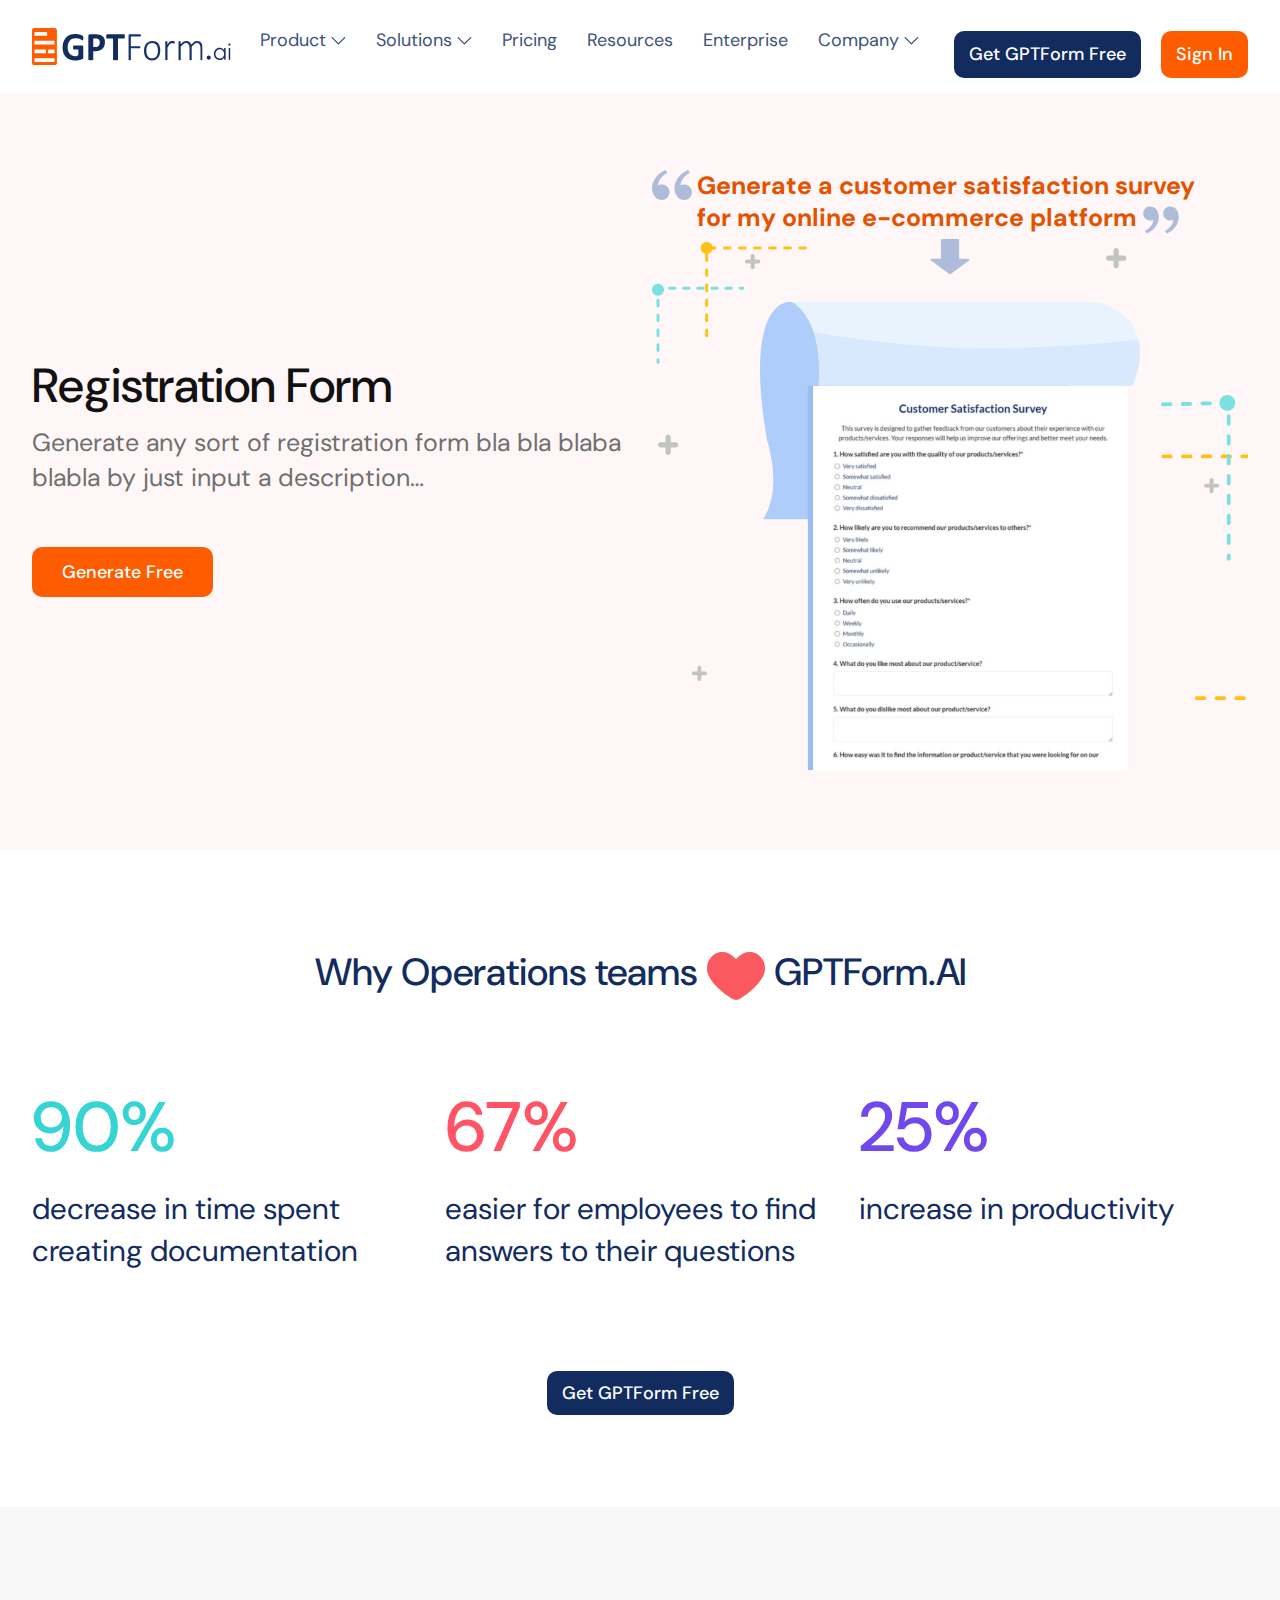
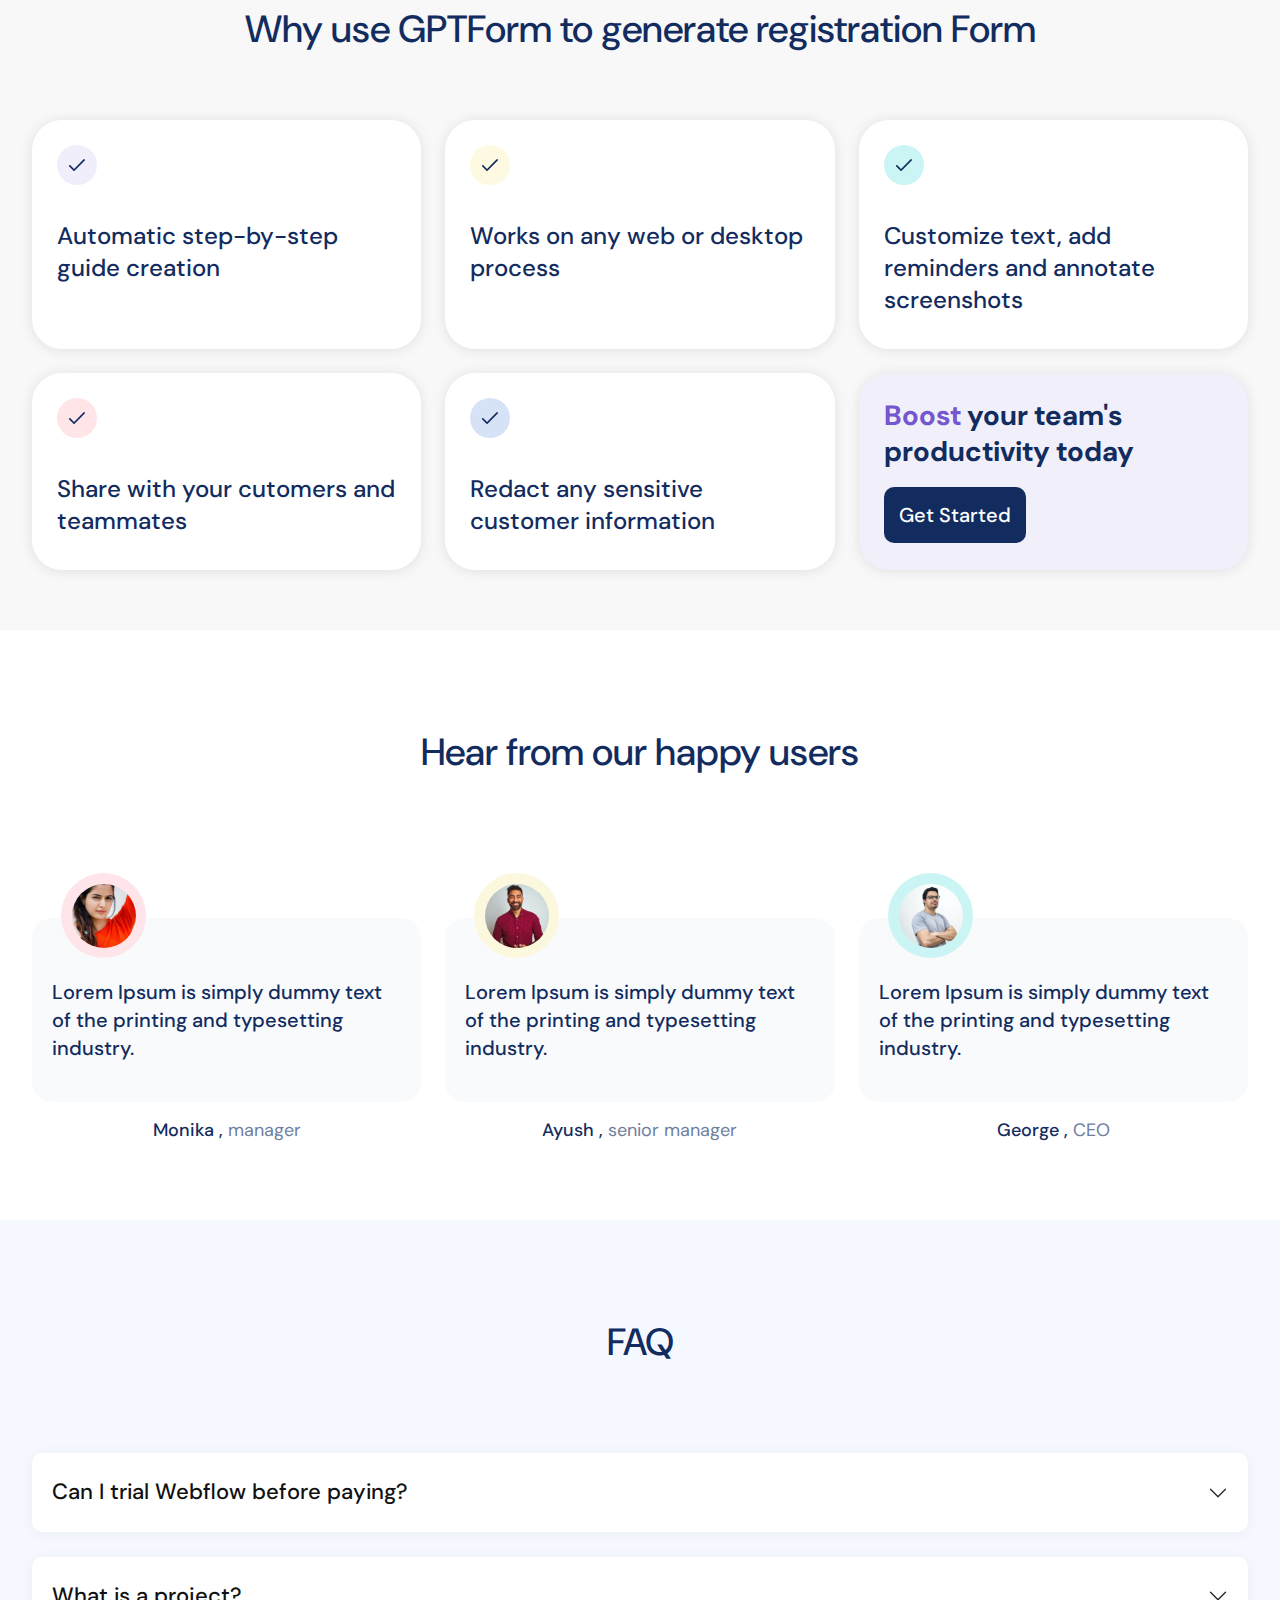
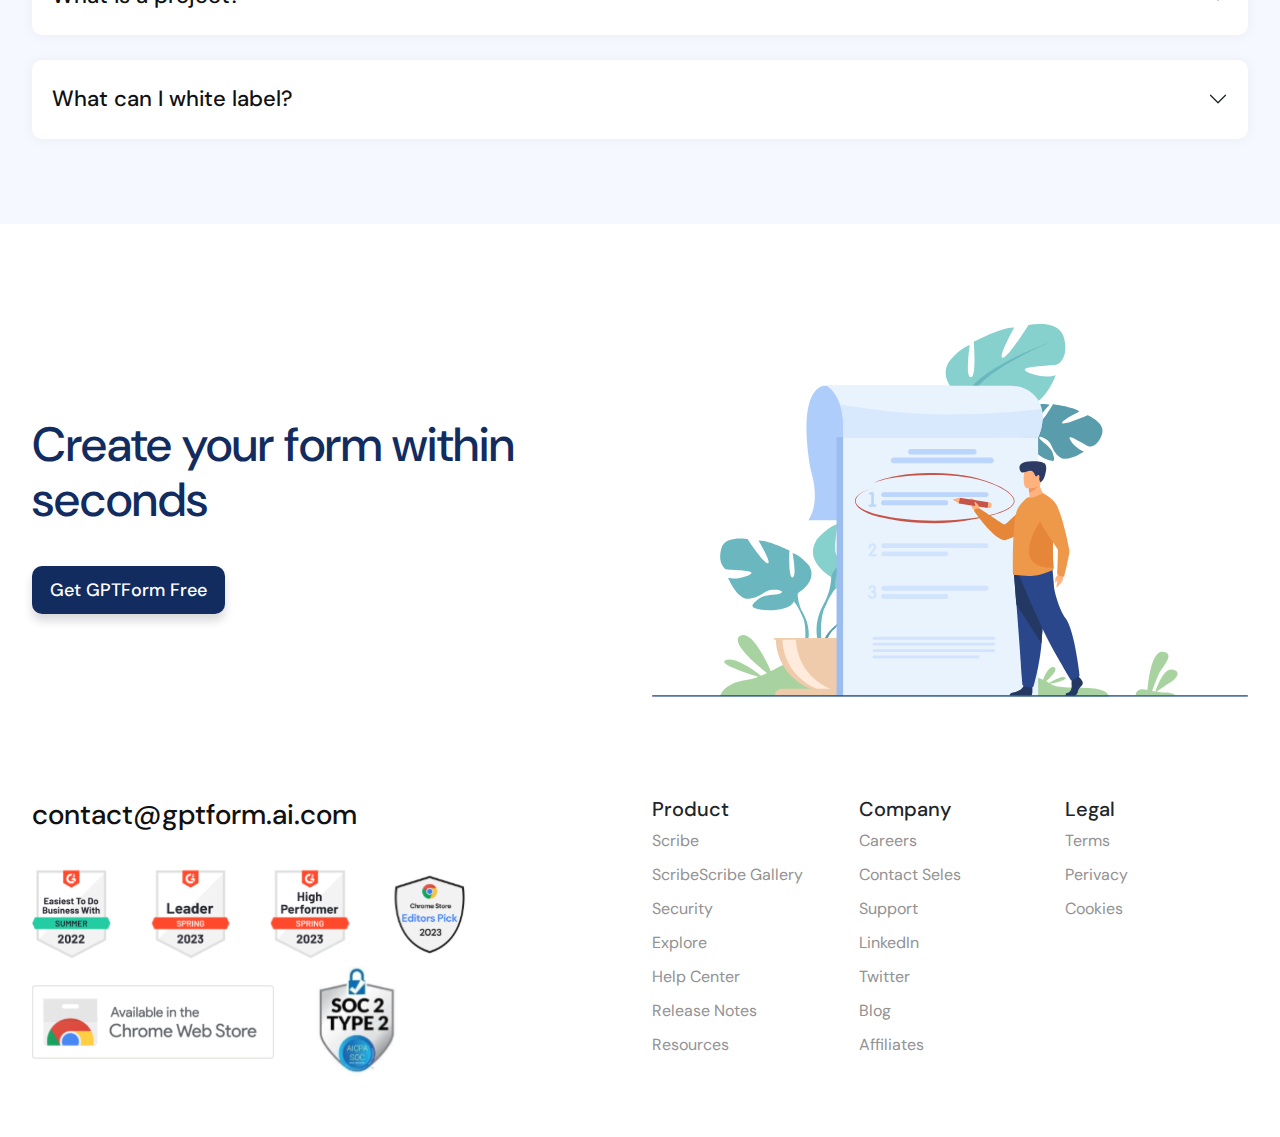
==== landing-page.html @ 13138c32 "Landing Page done" ====
<!DOCTYPE html>
<html lang="en">
  <head>
    <meta charset="UTF-8" />
    <meta http-equiv="X-UA-Compatible" content="IE=edge" />
    <meta name="viewport" content="width=device-width, initial-scale=1.0" />
    <title>Landing Page</title>

    <!-- Bootstrap CSS -->
    <link rel="stylesheet" href="assets/css/bootstrap.min.css" />

    <!-- Custom CSS -->
    <link rel="stylesheet" href="assets/css/style.css" />

    <!-- Responsive CSS -->
    <link rel="stylesheet" href="assets/css/responsive.css" />
  </head>
  <body>
    <!-- Header Part HTML Start -->

    <!-- Navigation Section HTML End -->

    <section id="Header">
      <nav class="navbar navbar-expand-xl">
        <div class="container">
          <a class="logo" href="index.html"
            ><img src="assets/images/logo.svg" alt="logo"
          /></a>
          <button
            class="navbar-toggler collapsed"
            type="button"
            data-bs-toggle="collapse"
            data-bs-target="#navbarNav"
            aria-controls="navbarNav"
            aria-expanded="false"
            aria-label="Toggle navigation"
          >
            <span class="toggler-icon top-bar"></span>
            <span class="toggler-icon middle-bar"></span>
            <span class="toggler-icon bottom-bar"></span>
          </button>
          <div class="collapse navbar-collapse" id="navbarNav">
            <ul class="navbar-nav pl-md-5 ms-auto">
              <li class="nav-item">
                <a class="nav-link active" href="#"
                  >Product
                  <img
                    src="assets/images/chevron-down.svg"
                    alt="chevron-down"
                  />
                </a>
              </li>
              <li class="nav-item">
                <a class="nav-link" href="#"
                  >Solutions
                  <img
                    src="assets/images/chevron-down.svg"
                    alt="chevron-down"
                  />
                </a>
              </li>
              <li class="nav-item">
                <a class="nav-link" href="#">Pricing</a>
              </li>
              <li class="nav-item">
                <a class="nav-link" href="#">Resources</a>
              </li>
              <li class="nav-item">
                <a class="nav-link" href="#">Enterprise</a>
              </li>
              <li class="nav-item">
                <a class="nav-link" href="#"
                  >Company
                  <img
                    src="assets/images/chevron-down.svg"
                    alt="chevron-down"
                  />
                </a>
              </li>
              <div class="nav-buttons d-xl-flex pt-3 pt-xxl-0">
                <li>
                  <a class="nav-link get-btn" href="#">Get GPTForm Free</a>
                </li>
                <li>
                  <a class="nav-link sign-in-btn" href="#">Sign in</a>
                </li>
              </div>
            </ul>
          </div>
        </div>
      </nav>
    </section>

    <!-- Navigation Section HTML Start -->

    <!-- Landing Page Hero Section HTML Start -->

    <section id="Landing-hero">
      <div class="landing-hero-wrapper section-spacing">
        <div class="container">
          <div class="row align-items-center">
            <div class="col-md-6">
              <div class="landing-hero-content">
                <h2>Registration Form</h2>
                <p>
                  Generate any sort of registration form bla bla blaba blabla by
                  just input a description…
                </p>
                <div class="landing-hero-btn pt-5">
                  <a href="#">Generate Free</a>
                </div>
              </div>
            </div>
            <div class="col-md-6 pt-5 pt-md-0 mt-3 mt-md-0">
              <div class="landing-hero-img-text position-relative">
                <img
                  class="fisrt-quote-icon"
                  src="assets/images/fisrt-quote-icon.svg"
                  alt="fisrt-quote-icon"
                />
                <h3>
                  Generate a customer satisfaction survey for my online
                  e-commerce platform
                  <img
                    class="last-quote-icon"
                    src="assets/images/last-quote-icon.svg"
                    alt="last-quote-icon"
                  />
                </h3>
                <div class="down-arrow">
                  <img
                    src="assets/images/down-arrow-icon.svg"
                    alt="down-arrow-icon"
                  />
                </div>
              </div>
              <div class="landing-hero-image position-relative text-center">
                <img
                  src="assets/images/landing-page-hero-img-bg.svg"
                  alt="landing-page-hero-img-bg"
                  class="landing-hero-img-bg"
                />
                <img
                  class="landing-hero-img"
                  src="assets/images/landing-page-hero-img.svg"
                  alt="landing-page-hero-img"
                />
              </div>
            </div>
          </div>
        </div>
      </div>
    </section>

    <!-- Landing Page Hero Section HTML End -->

    <!-- Header Part HTML End -->

    <!-- Main Part HTML Start -->

    <!-- Operations Section HTML Start -->

    <section id="Operations">
      <div class="operations-wrapper section-spacing">
        <div class="container">
          <div class="section-title">
            <h2>
              Why Operations teams
              <img
                draggable="false"
                src="assets/images/heart-icon.svg"
                alt="heart-icon"
              />
              GPTForm.AI
            </h2>
          </div>
          <div class="row operations-cards">
            <div class="col-md-6 col-lg-4">
              <div class="operation-card">
                <h1>90%</h1>
                <h3>decrease in time spent creating documentation</h3>
              </div>
            </div>
            <div class="col-md-6 col-lg-4">
              <div class="operation-card">
                <h1 class="red">67%</h1>
                <h3>easier for employees to find answers to their questions</h3>
              </div>
            </div>
            <div class="col-md-6 col-lg-4">
              <div class="operation-card">
                <h1 class="purple">25%</h1>
                <h3>increase in productivity</h3>
              </div>
            </div>
          </div>
          <div class="operation-get-btn">
            <a href="#">Get GPTForm Free</a>
          </div>
        </div>
      </div>
    </section>

    <!-- Operations Section HTML End -->

    <!-- Use Section HTML Start -->

    <section id="Use">
      <div class="use-wrapper section-spacing">
        <div class="container">
          <div class="section-title">
            <h2>Why use GPTForm to generate registration Form</h2>
          </div>
          <div class="row use-card-container">
            <div class="col-md-6 col-lg-4">
              <div class="use-card">
                <div class="use-card-icon use-card-icon1">
                  <img src="assets/images/check-icon.svg" alt="check-icon" />
                </div>
                <div class="use-card-content">
                  <h5>Automatic step-by-step guide creation</h5>
                </div>
              </div>
            </div>
            <div class="col-md-6 col-lg-4 pt-4 pt-md-0">
              <div class="use-card">
                <div class="use-card-icon use-card-icon2">
                  <img src="assets/images/check-icon.svg" alt="check-icon" />
                </div>
                <div class="use-card-content">
                  <h5>Works on any web or desktop process</h5>
                </div>
              </div>
            </div>
            <div class="col-md-6 col-lg-4 pt-4 pt-lg-0">
              <div class="use-card">
                <div class="use-card-icon use-card-icon3">
                  <img src="assets/images/check-icon.svg" alt="check-icon" />
                </div>
                <div class="use-card-content">
                  <h5>
                    Customize text, add reminders and annotate screenshots
                  </h5>
                </div>
              </div>
            </div>
            <div class="col-md-6 col-lg-4 pt-4">
              <div class="use-card">
                <div class="use-card-icon use-card-icon4">
                  <img src="assets/images/check-icon.svg" alt="check-icon" />
                </div>
                <div class="use-card-content">
                  <h5>Share with your cutomers and teammates</h5>
                </div>
              </div>
            </div>
            <div class="col-md-6 col-lg-4 pt-4">
              <div class="use-card">
                <div class="use-card-icon use-card-icon5">
                  <img src="assets/images/check-icon.svg" alt="check-icon" />
                </div>
                <div class="use-card-content">
                  <h5>Redact any sensitive customer information</h5>
                </div>
              </div>
            </div>
            <div class="col-md-6 col-lg-4 pt-4">
              <div class="use-boost-card">
                <h4><span>Boost</span> your team's productivity today</h4>
                <a href="#">Get Started</a>
              </div>
            </div>
          </div>
        </div>
      </div>
    </section>

    <!-- Use Section HTML End -->

    <!-- Users Section HTML Start -->

    <section id="Users">
      <div class="users-wrapper section-spacing">
        <div class="container">
          <div class="section-title">
            <h2>Hear from our happy users</h2>
          </div>
          <div class="row section-spacing">
            <div class="col-md-6 col-lg-4">
              <div class="user-card">
                <div class="user-card-img">
                  <img src="assets/images/user-img1.svg" alt="user-img1" />
                </div>
                <div class="user-card-title">
                  <h5>
                    Lorem Ipsum is simply dummy text of the printing and
                    typesetting industry.
                  </h5>
                </div>
                <div class="user-info">
                  <p><span>Monika ,</span> manager</p>
                </div>
              </div>
            </div>
            <div class="col-md-6 col-lg-4 pt-5 pt-md-0">
              <div class="user-card">
                <div class="user-card-img user-card-img2">
                  <img src="assets/images/user-img2.svg" alt="user-img2" />
                </div>
                <div class="user-card-title">
                  <h5>
                    Lorem Ipsum is simply dummy text of the printing and
                    typesetting industry.
                  </h5>
                </div>
                <div class="user-info">
                  <p><span>Ayush ,</span> senior manager</p>
                </div>
              </div>
            </div>
            <div class="col-md-6 col-lg-4 pt-5 pt-lg-0">
              <div class="user-card">
                <div class="user-card-img user-card-img3">
                  <img src="assets/images/user-img3.svg" alt="user-img3" />
                </div>
                <div class="user-card-title">
                  <h5>
                    Lorem Ipsum is simply dummy text of the printing and
                    typesetting industry.
                  </h5>
                </div>
                <div class="user-info">
                  <p><span>George ,</span> CEO</p>
                </div>
              </div>
            </div>
          </div>
        </div>
      </div>
    </section>

    <!-- Users Section HTML End -->

    <!-- FAQ Section HTML Start -->

    <section id="FAQ">
      <div class="faq-wrapper section-spacing">
        <div class="container">
          <div class="section-title">
            <h2>FAQ</h2>
          </div>
          <div class="faq-container">
            <div class="accordion accordion-flush" id="accordionFlushExample">
              <div class="accordion-item">
                <h2 class="accordion-header">
                  <button
                    class="accordion-button collapsed"
                    type="button"
                    data-bs-toggle="collapse"
                    data-bs-target="#flush-collapseOne"
                    aria-expanded="false"
                    aria-controls="flush-collapseOne"
                  >
                    Can I trial Webflow before paying?
                  </button>
                </h2>
                <div
                  id="flush-collapseOne"
                  class="accordion-collapse collapse"
                  data-bs-parent="#accordionFlushExample"
                >
                  <div class="accordion-body">
                    <p>
                      Lorem Ipsum is simply dummy text of the printing and
                      typesetting industry. Lorem Ipsum has been the industry's
                      standard dummy text ever since the 1500s,
                    </p>
                  </div>
                </div>
              </div>
              <div class="accordion-item">
                <h2 class="accordion-header">
                  <button
                    class="accordion-button collapsed"
                    type="button"
                    data-bs-toggle="collapse"
                    data-bs-target="#flush-collapseTwo"
                    aria-expanded="false"
                    aria-controls="flush-collapseTwo"
                  >
                    What is a project?
                  </button>
                </h2>
                <div
                  id="flush-collapseTwo"
                  class="accordion-collapse collapse"
                  data-bs-parent="#accordionFlushExample"
                >
                  <div class="accordion-body">
                    <p>
                      Lorem Ipsum is simply dummy text of the printing and
                      typesetting industry. Lorem Ipsum has been the industry's
                      standard dummy text ever since the 1500s,
                    </p>
                  </div>
                </div>
              </div>
              <div class="accordion-item">
                <h2 class="accordion-header">
                  <button
                    class="accordion-button collapsed"
                    type="button"
                    data-bs-toggle="collapse"
                    data-bs-target="#flush-collapseThree"
                    aria-expanded="false"
                    aria-controls="flush-collapseThree"
                  >
                    What can I white label?
                  </button>
                </h2>
                <div
                  id="flush-collapseThree"
                  class="accordion-collapse collapse"
                  data-bs-parent="#accordionFlushExample"
                >
                  <div class="accordion-body">
                    <p>
                      Lorem Ipsum is simply dummy text of the printing and
                      typesetting industry. Lorem Ipsum has been the industry's
                      standard dummy text ever since the 1500s,
                    </p>
                  </div>
                </div>
              </div>
            </div>
          </div>
        </div>
      </div>
    </section>

    <!-- FAQ Section HTML End -->

    <!-- Form Section HTML Start -->

    <section id="Form">
      <div class="form-wrapper section-spacing">
        <div class="container">
          <div class="row align-items-center">
            <div class="col-md-6">
              <div class="form-content">
                <h2>Create your form within seconds</h2>
                <div class="form-btn">
                  <a href="#">Get GPTForm Free</a>
                </div>
              </div>
            </div>
            <div class="col-md-6 pt-5 pt-md-0">
              <div class="form-img">
                <img src="assets/images/form-img.svg" alt="form-img" />
              </div>
            </div>
          </div>
        </div>
      </div>
    </section>

    <!-- Form Section HTML End -->

    <!-- Main Part HTML End -->

    <!-- Footer Part HTML Start -->

    <footer id="Footer">
      <div class="footer-wrapper section-spacing">
        <div class="container">
          <div class="row">
            <div class="col-md-8 col-lg-6">
              <div class="footer-info">
                <h4>contact@gptform.ai.com</h4>
                <div class="footer-images d-flex align-items-center">
                  <img src="assets/images/footer-img1.svg" alt="footer-img1" />
                  <img src="assets/images/footer-img2.svg" alt="footer-img2" />
                  <img src="assets/images/footer-img3.svg" alt="footer-img3" />
                  <img src="assets/images/footer-img4.svg" alt="footer-img4" />
                </div>
                <div class="footer-images2 d-flex align-items-center">
                  <img src="assets/images/footer-img5.svg" alt="footer-img5" />
                  <img src="assets/images/footer-img6.svg" alt="footer-img6" />
                </div>
              </div>
            </div>
            <div class="col-md-4 col-lg-2 pt-4 pt-md-0">
              <div class="footer-menu">
                <h5>Product</h5>
                <div class="footer-nav">
                  <ul>
                    <li><a href="#">Scribe</a></li>
                    <li><a href="#">ScribeScribe Gallery</a></li>
                    <li><a href="#">Security</a></li>
                    <li><a href="#">Explore</a></li>
                    <li><a href="#">Help Center</a></li>
                    <li><a href="#">Release Notes</a></li>
                    <li><a href="#">Resources</a></li>
                  </ul>
                </div>
              </div>
            </div>
            <div class="col-md-8 col-lg-2 pt-4 pt-lg-0">
              <div class="footer-menu">
                <h5>Company</h5>
                <div class="footer-nav">
                  <ul>
                    <li><a href="#">Careers</a></li>
                    <li><a href="#">Contact Seles</a></li>
                    <li><a href="#">Support</a></li>
                    <li><a href="#">LinkedIn</a></li>
                    <li><a href="#">Twitter</a></li>
                    <li><a href="#">Blog</a></li>
                    <li><a href="#">Affiliates</a></li>
                  </ul>
                </div>
              </div>
            </div>
            <div class="col-md-4 col-lg-2 pt-4 pt-lg-0">
              <div class="footer-menu">
                <h5>Legal</h5>
                <div class="footer-nav">
                  <ul>
                    <li><a href="#">Terms</a></li>
                    <li><a href="#">Perivacy</a></li>
                    <li><a href="#">Cookies</a></li>
                  </ul>
                </div>
              </div>
            </div>
          </div>
        </div>
      </div>
    </footer>

    <!-- Footer Part HTML End -->

    <!-- Bootstrap JavaScript -->
    <script src="assets/js/bootstrap.bundle.min.js"></script>

    <!-- Custom JavaScript -->
    <script src="assets/js/script.js"></script>
  </body>
</html>
---- assets/css/style.css ----
/* Base Styles CSS Start */

/* Font */
@import url("https://fonts.googleapis.com/css2?family=DM+Sans:wght@400;500;700&display=swap");

* {
  padding: 0;
  margin: 0;
  box-sizing: border-box;
}

body {
  font-family: "DM Sans", sans-serif;
  scroll-behavior: smooth;
}

ol,
ul {
  padding: 0;
  margin: 0;
}

li {
  list-style: none;
}

a {
  text-decoration: none;
  cursor: pointer;
}

img {
  max-width: 100%;
}

.section-spacing {
  padding-top: 100px;
}

.section-title h2 {
  font-size: 38px;
  font-weight: 500;
  text-align: center;
  color: #122c60;
}

@media (min-width: 1200px) {
  .container {
    max-width: 1240px;
  }
}

@media (min-width: 1400px) {
  .container {
    max-width: 1320px;
  }
}

/* Base Styles CSS End */

/* Header Part CSS Start */

/* Navigation Section CSS Start */

nav.navbar {
  position: fixed;
  top: 0;
  width: 100%;
  background: #ffffff;
  padding: 15px 0;
  z-index: 999;
}

.logo img {
  max-width: 200px;
  width: 100%;
}

.nav-link {
  font-size: 18px;
  text-transform: capitalize;
  color: #3d527b;
  padding: 12px 15px !important;
}

.nav-link.active {
  color: #3d527b !important;
}

.get-btn,
.get-btn:hover {
  display: block;
  font-size: 18px;
  font-weight: 500;
  color: #ffffff;
  background: #122c60;
  margin-left: 20px;
  padding: 10px 15px !important;
  border-radius: 10px;
}

.sign-in-btn,
.sign-in-btn:hover {
  display: block;
  font-size: 18px;
  font-weight: 500;
  color: #ffffff;
  background: #ff5c00;
  margin-left: 20px;
  padding: 10px 15px !important;
  border-radius: 10px;
}

.navbar-toggler {
  border: 0 !important;
  margin-top: -15px;
}

.navbar-toggler:focus,
.navbar-toggler:active,
.navbar-toggler-icon:focus {
  outline: none !important;
  box-shadow: none !important;
  border: 0 !important;
}

.toggler-icon {
  width: 25px;
  height: 2px;
  background-color: #e74c3c;
  display: block;
  transition: all 0.2s;
}

.middle-bar {
  margin: 5px auto;
}

.navbar-toggler .top-bar {
  transform: rotate(45deg);
  transform-origin: 10% 10%;
}

.navbar-toggler .middle-bar {
  opacity: 0;
  filter: alpha(opacity=0);
}

.navbar-toggler .bottom-bar {
  transform: rotate(-45deg);
  transform-origin: 10% 90%;
}

.navbar-toggler.collapsed .top-bar {
  transform: rotate(0);
}

.navbar-toggler.collapsed .middle-bar {
  opacity: 1;
  filter: alpha(opacity=100);
}

.navbar-toggler.collapsed .bottom-bar {
  transform: rotate(0);
}

.navbar-toggler.collapsed .toggler-icon {
  background-color: #151515;
}

@media (max-width: 1200px) {
  .navbar-toggler:focus {
    box-shadow: none;
  }

  .nav-link {
    padding: 5px 0 !important;
  }

  .navbar-toggler {
    padding-top: 18px;
  }

  .navbar-nav {
    padding-top: 25px;
  }

  .get-btn {
    margin-left: 0;
    text-align: center;
  }

  .sign-in-btn {
    margin-left: 0;
    text-align: center;
    margin-top: 10px;
  }
}

/* Navigation Section CSS End */

/* Hero Section CSS Start */

.hero-wrapper {
  background: #ecf2fe;
  margin-top: 70px;
  padding-top: 100px;
}

.hero-content {
  max-width: 900px;
  width: 100%;
  margin: auto;
}

.hero-content h2 {
  font-size: 56px;
  font-weight: 500;
  line-height: 65px;
  text-align: center;
  color: #122c60;
}

.hero-content p {
  font-size: 25px;
  font-weight: 500;
  line-height: 36px;
  text-align: center;
  color: #3d527b;
  padding-top: 10px;
}

.services-container {
  display: flex;
  grid-column-gap: 18px;
  grid-row-gap: 18px;
  justify-content: center;
  margin-top: 80px;
  margin-bottom: 60px;
}

.service-card {
  width: 100%;
  text-align: center;
  background: #ffffff;
  padding: 15px 10px 10px;
  box-shadow: 6px 12px 11px rgba(0, 0, 0, 0.05);
  border-radius: 15px;
}

.service-card img {
  width: 40px;
  height: 50px;
  margin: auto;
  padding-top: 5px;
  padding-bottom: 10px;
  display: flex;
}

.service-card h5 {
  font-size: 18px;
  font-weight: 500;
  text-align: center;
  color: #122c60;
  margin-bottom: 0;
}

.get-started-btn a {
  font-size: 18px;
  font-weight: 500;
  color: #ffffff;
  background: #122c60;
  margin-left: 20px;
  padding: 10px 15px !important;
  box-shadow: 0px 7px 10px rgba(0, 0, 0, 0.15);
  border-radius: 10px;
}

/* Hero Section CSS End */

/* Header Part CSS End */

/* Main Part CSS Start */

/* Featured Section CSS Start */

.featured-container {
  display: flex;
  justify-content: space-between;
  align-items: center;
  padding: 50px 0 80px;
}

.featured-card img {
  max-width: 90%;
  margin: auto;
}

/* Featured Section CSS End */

/* Record Section CSS Start */

.record-wrapper {
  padding: 60px 0;
  background: #fef2f4;
}

.record-img {
  background: #f38e74;
  padding: 20px;
  border-radius: 22px;
}

.record-img img {
  width: 100%;
  min-height: 470px;
  max-height: 470px;
  height: 100%;
  object-fit: cover;
  background: #ffffff;
  border-radius: 22px;
}

.record-tag span {
  font-size: 18px;
  font-weight: 500;
  color: #ffffff;
  background: #fa5267;
  padding: 10px 30px;
  border-radius: 10px;
}

.record-content h2 {
  font-size: 40px;
  font-weight: 500;
  color: #111111;
  padding: 25px 0 10px;
}

.record-content p {
  font-size: 22px;
  font-weight: 500;
  line-height: 30px;
  color: #6f6f6f;
}

/* Record Section CSS End */

/* Magic Section CSS Start */

.magic-wrapper {
  background: #fffbe5;
  padding: 60px 0;
}

.magic-img {
  background: #fbd20c;
  padding: 20px;
  border-radius: 22px;
}

.magic-img img {
  width: 100%;
  min-height: 470px;
  max-height: 470px;
  height: 100%;
  object-fit: cover;
  background: #ffffff;
  border-radius: 22px;
}

.magic-tag span {
  font-size: 18px;
  font-weight: 500;
  color: #1d1d1d;
  background: #fbd20c;
  padding: 10px 30px;
  border-radius: 10px;
}

.magic-content h2 {
  font-size: 40px;
  font-weight: 500;
  color: #111111;
  padding: 25px 0 10px;
}

.magic-content p {
  font-size: 22px;
  font-weight: 500;
  line-height: 30px;
  color: #6f6f6f;
}

/* Magic Section CSS End */

/* Customize Section CSS Start */

.customize-wrapper {
  background: #ecffff;
  padding: 60px 0;
}

.customize-img {
  background: #35d3d3;
  padding: 20px;
  border-radius: 22px;
}

.customize-img img {
  width: 100%;
  min-height: 470px;
  max-height: 470px;
  height: 100%;
  object-fit: cover;
  background: #ffffff;
  border-radius: 22px;
}

.customize-tag span {
  font-size: 18px;
  font-weight: 500;
  color: #ffffff;
  background: #35d3d3;
  padding: 10px 30px;
  border-radius: 10px;
}

.customize-content h2 {
  font-size: 40px;
  font-weight: 500;
  color: #111111;
  padding: 25px 0 10px;
}

.customize-content p {
  font-size: 22px;
  font-weight: 500;
  line-height: 30px;
  color: #6f6f6f;
}

/* Customize Section CSS End */

/* Works Section CSS Start */

.work-thumbnail {
  margin-top: 80px;
}

.work-thumbnail::after {
  position: absolute;
  content: "";
  top: 0;
  left: 0;
  width: 100%;
  height: 100%;
  background: rgba(0, 0, 0, 0.2);
  border-radius: 30px;
}

.work-thumbnail > img {
  width: 100%;
  min-height: 600px;
  max-height: 600px;
  object-fit: cover;
  border-radius: 30px;
}

.play-icon {
  position: absolute;
  top: 50%;
  left: 50%;
  transform: translate(-50%, -50%);
  z-index: 1;
}

/* Works Section CSS End */

/* Form Section CSS Start */

.form-content h2 {
  font-weight: 500;
  font-size: 48px;
  line-height: 55px;
  color: #122c60;
  margin-bottom: 50px;
}

.form-btn a {
  font-size: 18px;
  font-weight: 500;
  color: #ffffff;
  background: #122c60;
  padding: 12px 18px !important;
  box-shadow: 0px 7px 10px rgba(0, 0, 0, 0.15);
  border-radius: 10px;
}

/* Form Section CSS End */

/* Main Part CSS End */

/* Footer Section CSS Start */

.footer-wrapper {
  padding-bottom: 60px;
}

.footer-info h4 {
  font-weight: 500;
  font-size: 28px;
  line-height: 36px;
  color: #111111;
  margin-bottom: 30px;
}

.footer-images img {
  max-width: 20%;
  width: 100%;
  padding-right: 40px;
}

.footer-images2 img {
  padding-right: 40px;
}

.footer-menu h4 {
  font-size: 20px;
  font-weight: 500;
  text-align: center;
  color: #111111;
  padding-bottom: 10px;
}

.footer-nav li {
  padding-bottom: 10px;
}

.footer-nav li a {
  font-size: 16px;
  color: #929292;
}

/* Footer Section CSS End */

/* ===========***===========
Landing Page CSS
===========***=========== */

.landing-hero-wrapper {
  padding-bottom: 80px;
}

.landing-hero-content h2 {
  font-size: 48px;
  font-weight: 500;
  line-height: 63px;
  color: #111111;
}

.landing-hero-content p {
  font-size: 25px;
  line-height: 35px;
  color: #6f6f6f;
}

.landing-hero-btn a {
  font-size: 18px;
  font-weight: 500;
  color: #ffffff;
  background: #ff5c00;
  padding: 13px 30px;
  border-radius: 10px;
}

.landing-hero-wrapper {
  margin-top: 70px;
  background: #fff7f7;
}

.landing-hero-image {
  background: url(../images/landing-page-hero-img-bg2.svg);
  background-repeat: no-repeat;
  padding-top: 60px;
}

.landing-hero-img-bg {
  max-width: 380px;
  width: 100%;
  min-height: 468px;
  max-height: 468px;
  height: 100%;
  object-fit: cover;
}

.landing-hero-img {
  position: absolute;
  top: 144px;
  left: 55%;
  transform: translateX(-53%);
}

.landing-hero-img-text h3 {
  font-size: 26px;
  font-weight: 700;
  line-height: 36px;
  color: #e45200;
  padding-bottom: 40px;
}

.landing-hero-img-text h3 {
  padding: 0 45px;
}

.fisrt-quote-icon {
  position: absolute;
  top: 0;
  left: 0;
}

.down-arrow {
  position: absolute;
  bottom: -40px;
  left: 50%;
  transform: translateX(-50%);
}

/* Operations Section CSS Start */

.operations-cards {
  padding-top: 80px;
}

.operation-card h1 {
  font-size: 70px;
  font-weight: 500;
  line-height: 80px;
  color: #37d4d4;
  margin-bottom: 20px;
}

.operation-card h1.red {
  color: #ff5466;
}

.operation-card h1.purple {
  color: #7048ec;
}

.operation-card h3 {
  font-size: 30px;
  font-weight: 400;
  line-height: 42px;
  color: #122c60;
}

.operation-get-btn {
  padding-top: 100px;
  text-align: center;
}

.operation-get-btn a {
  font-size: 18px;
  font-weight: 500;
  color: #ffffff;
  background: #122c60;
  padding: 10px 15px !important;
  border-radius: 10px;
}

/* Operations Section CSS End */

/* Use Section CSS Start */

.use-wrapper {
  background: #f8f8f8;
  margin-top: 100px;
  padding-bottom: 60px;
}

.use-card-container {
  padding-top: 60px;
}

.use-card {
  width: 100%;
  height: 100%;
  padding: 25px;
  background: #ffffff;
  box-shadow: 0px 1px 13px rgba(0, 0, 0, 0.1);
  border-radius: 30px;
}

.use-card-icon {
  width: 40px;
  height: 40px;
  display: flex;
  justify-content: center;
  align-items: center;
  margin-bottom: 35px;
  border-radius: 100%;
}

.use-card-icon1 {
  background: #f0eefa;
}

.use-card-icon2 {
  background: #fdfae1;
}

.use-card-icon3 {
  background: #cbf5f4;
}

.use-card-icon4 {
  background: #ffe5e8;
}

.use-card-icon5 {
  background: #d6e3f6;
}

.use-card-content h5 {
  font-size: 24px;
  font-weight: 500;
  line-height: 32px;
  color: #122c60;
}

.use-boost-card {
  width: 100%;
  height: 100%;
  padding: 25px;
  background: #f1effa;
  box-shadow: 0px 1px 13px rgba(0, 0, 0, 0.1);
  border-radius: 30px;
}

.use-boost-card h4 {
  font-size: 28px;
  font-weight: 700;
  line-height: 36px;
  color: #122c60;
  margin-bottom: 30px;
}

.use-boost-card h4 span {
  color: #7456cf;
}

.use-boost-card a {
  font-size: 20px;
  font-weight: 500;
  color: #ffffff;
  background: #122c60;
  padding: 15px;
  border-radius: 10px;
}

/* Use Section CSS End */

/* Users Section CSS Start */

.users-wrapper {
  padding-bottom: 60px;
}

.user-card-title {
  background: #f9fafc;
  padding: 60px 20px 40px;
  border-radius: 20px;
}

.user-card-title h5 {
  font-size: 20px;
  font-weight: 500;
  line-height: 28px;
  color: #122c60;
}

.user-card-img {
  position: relative;
  max-width: 64px;
  width: 64px;
  min-height: 64px;
  max-height: 64px;
  height: 100%;
  object-fit: cover;
  margin-left: 40px;
  margin-bottom: -30px;
  border-radius: 100%;
  z-index: 1;
}

.user-card-img::after {
  position: absolute;
  content: "";
  top: -11px;
  left: -11px;
  width: 85px;
  height: 85px;
  background: #ffe5e9;
  border-radius: 100%;
  z-index: -1;
}

.user-card-img2::after {
  background: #fcf8de;
}

.user-card-img3::after {
  background: #cbf5f4;
}

.user-card-title h5 {
  font-size: 20px;
  font-weight: 500;
  line-height: 28px;
  color: #122c60;
  margin-bottom: 0;
}

.user-info p {
  font-size: 18px;
  text-align: center;
  color: #6e7e9e;
  padding-top: 15px;
}

.user-info p span {
  font-weight: 500;
  color: #122c60;
}

/* Users Section CSS End */

/* FAQ Section CSS Start */

.faq-wrapper {
  background: #f5f8ff;
}

.faq-container {
  padding: 80px 0 60px;
}

.accordion-item {
  background: #ffffff;
  box-shadow: 0px 1px 13px rgba(0, 0, 0, 0.05);
  margin-bottom: 25px;
  padding: 10px 0;
  border: none;
  border-radius: 10px !important;
}

.accordion-button {
  font-size: 22px;
  font-weight: 500;
  color: #111111;
  border: none;
  border-radius: 10px !important;
}

.accordion-button:focus {
  box-shadow: none;
}

.accordion-button:not(.collapsed) {
  background: none;
  border-bottom: 1px solid #d2d2d2;
  border-radius: 10px 10px 0 0 !important;
}

.accordion-body p {
  font-size: 18px;
  line-height: 25px;
  color: #7d7d7d;
  margin-bottom: 0;
}

/* FAQ Section CSS End */
---- assets/css/responsive.css ----
/* Min Width 1400px and Max Width 1599px */

@media (min-width: 1400px) and (max-width: 1599px) {
}

/* Min Width 1200px and Max Width 1399px */

@media (min-width: 1200px) and (max-width: 1399px) {
  .landing-hero-img-text h3 {
    font-size: 25px;
    line-height: 32px;
  }
}

/* Min Width 991px and Max Width 1199px */

@media (min-width: 991px) and (max-width: 1199px) {
  .hero-content h2,
  .section-title h2,
  .landing-hero-content h2 {
    font-size: 45px;
    line-height: 60px;
  }

  .hero-content p,
  .landing-hero-content p {
    font-size: 20px;
    line-height: 30px;
  }

  .operation-card h1 {
    font-size: 60px;
  }

  .operation-card h3 {
    font-size: 26px;
    line-height: 35px;
  }

  .use-card-content h5 {
    font-size: 22px;
    line-height: 28px;
  }
}

/* Min Width 768px and Max Width 991px */

@media (min-width: 768px) and (max-width: 991px) {
  .hero-content h2,
  .section-title h2 {
    font-size: 36px;
    line-height: 45px;
  }

  .hero-content p {
    font-size: 20px;
    line-height: 30px;
  }

  .services-container {
    grid-column-gap: 18px;
    grid-row-gap: 18px;
    grid-template-rows: auto auto;
    grid-template-columns: 1fr 1fr 1fr;
    grid-auto-columns: 1fr;
    align-content: space-around;
    margin-top: 45px;
    padding-left: 2rem;
    padding-right: 2rem;
    display: grid;
  }

  .record-content h2,
  .magic-content h2,
  .customize-content h2 {
    font-size: 30px;
  }

  .record-content p,
  .magic-content p,
  .customize-content p {
    font-size: 18px;
  }

  .record-img img,
  .magic-img img,
  .customize-img img {
    width: 100%;
    min-height: 250px;
    max-height: 250px;
    height: 100%;
    object-fit: initial;
  }

  .work-thumbnail > img {
    width: 100%;
    min-height: 400px;
    max-height: 400px;
    object-fit: cover;
  }

  .form-content h2 {
    font-size: 36px;
    line-height: 45px;
  }

  .footer-images img {
    max-width: 25%;
  }
}

/* Min Width 300px and Max Width 767px */

@media (min-width: 300px) and (max-width: 767px) {
  .logo img {
    max-width: 150px;
    width: 100%;
  }

  .hero-wrapper {
    margin-top: 60px;
  }

  .hero-content h2,
  .section-title h2,
  .landing-hero-content h2 {
    font-size: 30px;
    line-height: 36px;
  }

  .hero-content p,
  .landing-hero-content p {
    font-size: 18px;
    line-height: 25px;
  }

  .services-container {
    display: grid;
    grid-column-gap: 16px;
    grid-row-gap: 16px;
    grid-template-rows: auto auto auto;
    grid-template-columns: 1fr 1fr;
    grid-auto-columns: 1fr;
    align-content: space-around;
    margin-top: 45px;
  }

  .service-card h5 {
    font-size: 15px;
  }

  .featured-container {
    display: grid;
    grid-template-columns: repeat(2, 1fr);
    padding: 30px 0 80px;
  }

  .featured-card {
    padding-top: 20px;
  }

  .record-content h2,
  .magic-content h2,
  .customize-content h2 {
    font-size: 25px;
  }

  .record-content p,
  .magic-content p,
  .customize-content p {
    font-size: 16px;
  }

  .record-img img,
  .magic-img img,
  .customize-img img {
    width: 100%;
    min-height: 250px;
    max-height: 250px;
    height: 100%;
    object-fit: initial;
  }

  .work-thumbnail > img {
    width: 100%;
    min-height: 300px;
    max-height: 300px;
    object-fit: cover;
  }

  .form-content h2 {
    font-size: 30px;
    line-height: 40px;
  }

  .footer-info h4 {
    font-size: 24px;
  }

  .footer-images img {
    max-width: 30%;
    margin-right: -20px !important;
  }

  .footer-images2 img {
    max-width: 70%;
    margin-right: -20px !important;
  }

  .landing-hero-img-text h3 {
    font-size: 20px;
    line-height: 25px;
  }

  .landing-hero-img {
    top: 144px;
    left: 56%;
  }

  .operation-card h1 {
    font-size: 50px;
  }

  .operation-card h3 {
    font-size: 24px;
    line-height: 30px;
  }

  .use-card-content h5 {
    font-size: 20px;
    line-height: 26px;
  }

  .accordion-button {
    font-size: 20px;
  }
}
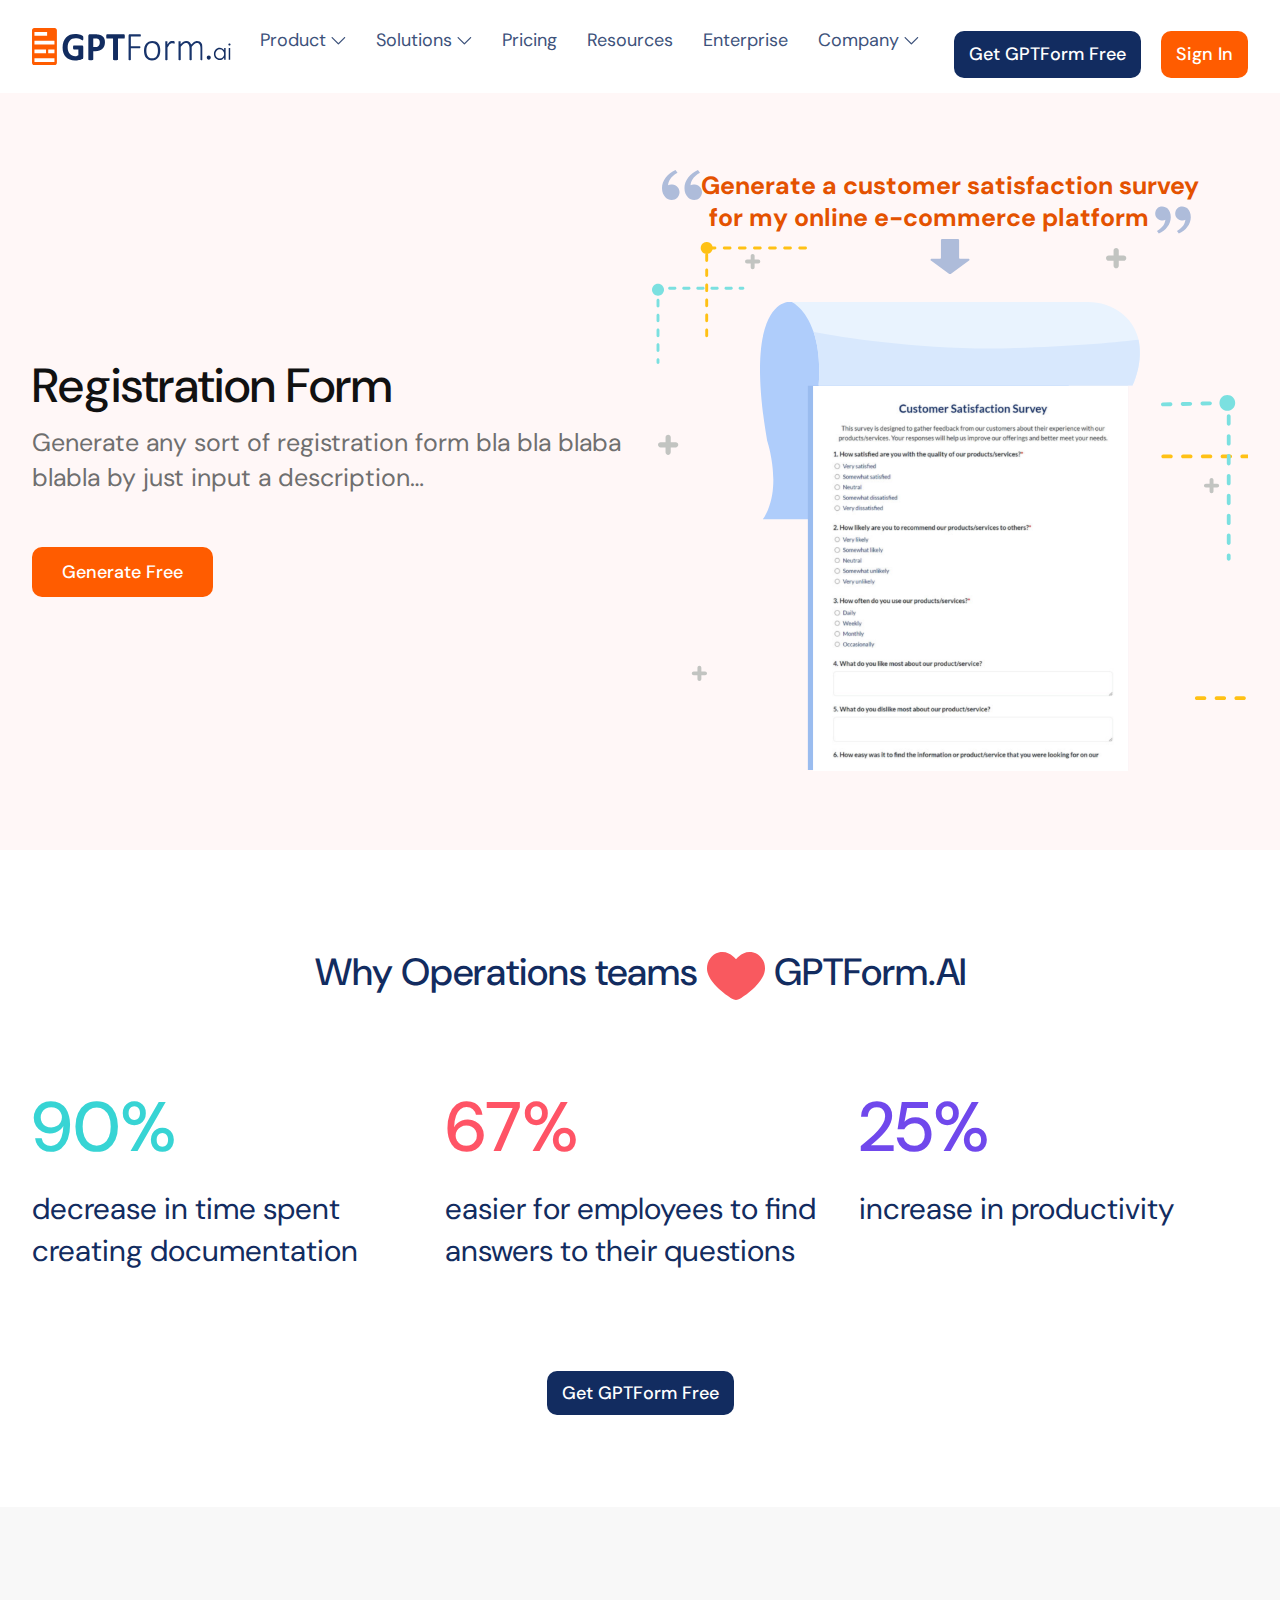
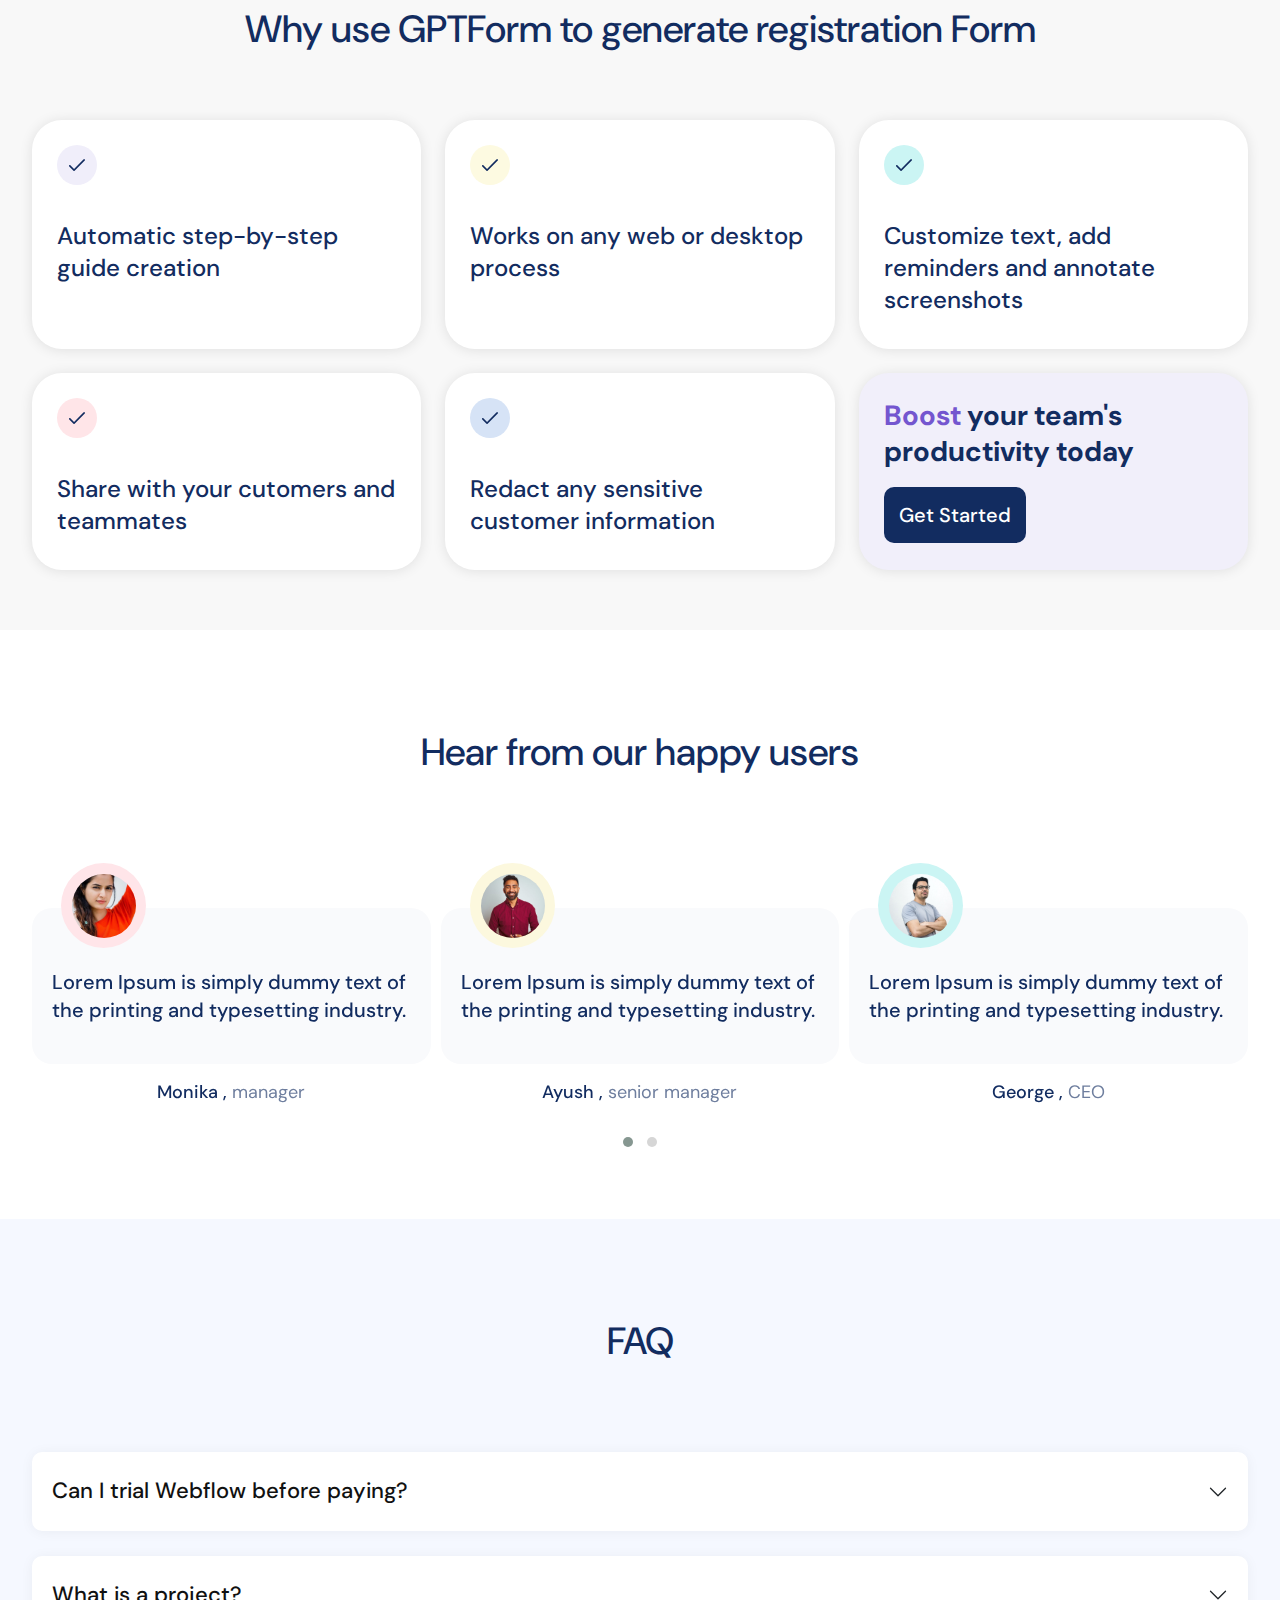
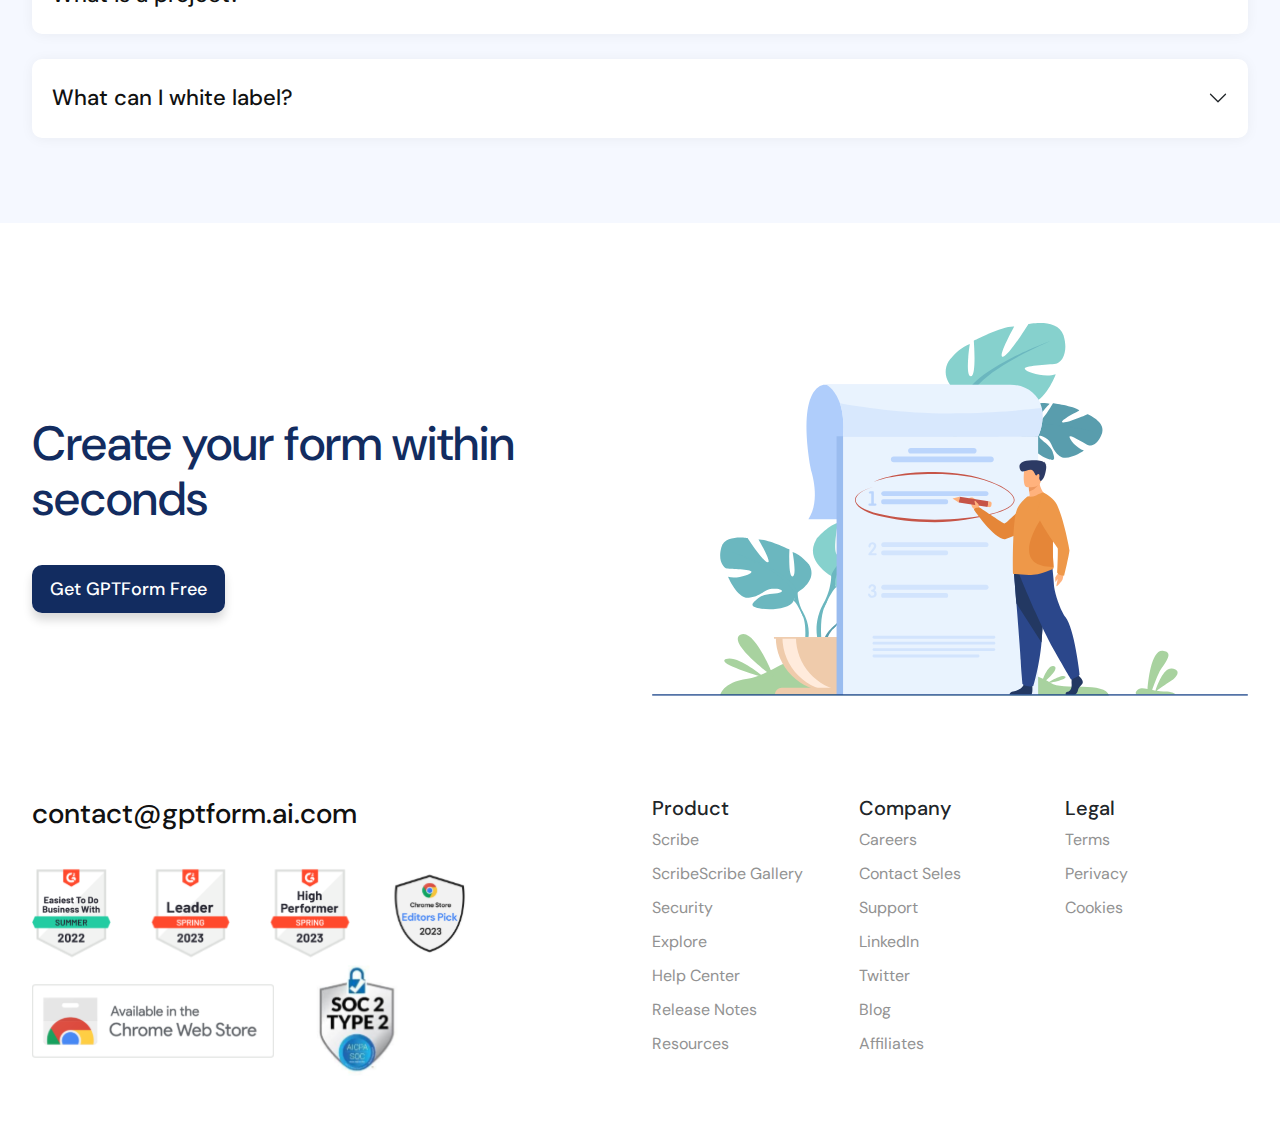
==== commit 5dc091d9: "Updated" ====
--- a/landing-page.html
+++ b/landing-page.html
@@ -5,6 +5,10 @@
     <meta http-equiv="X-UA-Compatible" content="IE=edge" />
     <meta name="viewport" content="width=device-width, initial-scale=1.0" />
     <title>Landing Page</title>
+
+    <!-- Owl Carousel for Slider -->
+    <link rel="stylesheet" href="assets/css/owl.carousel.min.css" />
+    <link rel="stylesheet" href="assets/css/owl.theme.default.min.css" />
 
     <!-- Bootstrap CSS -->
     <link rel="stylesheet" href="assets/css/bootstrap.min.css" />
@@ -285,53 +289,75 @@
           <div class="section-title">
             <h2>Hear from our happy users</h2>
           </div>
-          <div class="row section-spacing">
-            <div class="col-md-6 col-lg-4">
-              <div class="user-card">
-                <div class="user-card-img">
-                  <img src="assets/images/user-img1.svg" alt="user-img1" />
-                </div>
-                <div class="user-card-title">
-                  <h5>
-                    Lorem Ipsum is simply dummy text of the printing and
-                    typesetting industry.
-                  </h5>
-                </div>
-                <div class="user-info">
-                  <p><span>Monika ,</span> manager</p>
-                </div>
-              </div>
-            </div>
-            <div class="col-md-6 col-lg-4 pt-5 pt-md-0">
-              <div class="user-card">
-                <div class="user-card-img user-card-img2">
-                  <img src="assets/images/user-img2.svg" alt="user-img2" />
-                </div>
-                <div class="user-card-title">
-                  <h5>
-                    Lorem Ipsum is simply dummy text of the printing and
-                    typesetting industry.
-                  </h5>
-                </div>
-                <div class="user-info">
-                  <p><span>Ayush ,</span> senior manager</p>
-                </div>
-              </div>
-            </div>
-            <div class="col-md-6 col-lg-4 pt-5 pt-lg-0">
-              <div class="user-card">
-                <div class="user-card-img user-card-img3">
-                  <img src="assets/images/user-img3.svg" alt="user-img3" />
-                </div>
-                <div class="user-card-title">
-                  <h5>
-                    Lorem Ipsum is simply dummy text of the printing and
-                    typesetting industry.
-                  </h5>
-                </div>
-                <div class="user-info">
-                  <p><span>George ,</span> CEO</p>
-                </div>
+          <div class="users-slider owl-carousel owl-theme">
+            <div class="user-card item">
+              <div class="user-card-img">
+                <img src="assets/images/user-img1.svg" alt="user-img1" />
+              </div>
+              <div class="user-card-title">
+                <h5>
+                  Lorem Ipsum is simply dummy text of the printing and
+                  typesetting industry.
+                </h5>
+              </div>
+              <div class="user-info">
+                <p><span>Monika ,</span> manager</p>
+              </div>
+            </div>
+            <div class="user-card item">
+              <div class="user-card-img user-card-img2">
+                <img src="assets/images/user-img2.svg" alt="user-img2" />
+              </div>
+              <div class="user-card-title">
+                <h5>
+                  Lorem Ipsum is simply dummy text of the printing and
+                  typesetting industry.
+                </h5>
+              </div>
+              <div class="user-info">
+                <p><span>Ayush ,</span> senior manager</p>
+              </div>
+            </div>
+            <div class="user-card item">
+              <div class="user-card-img user-card-img3">
+                <img src="assets/images/user-img3.svg" alt="user-img3" />
+              </div>
+              <div class="user-card-title">
+                <h5>
+                  Lorem Ipsum is simply dummy text of the printing and
+                  typesetting industry.
+                </h5>
+              </div>
+              <div class="user-info">
+                <p><span>George ,</span> CEO</p>
+              </div>
+            </div>
+            <div class="user-card item">
+              <div class="user-card-img">
+                <img src="assets/images/user-img1.svg" alt="user-img1" />
+              </div>
+              <div class="user-card-title">
+                <h5>
+                  Lorem Ipsum is simply dummy text of the printing and
+                  typesetting industry.
+                </h5>
+              </div>
+              <div class="user-info">
+                <p><span>Monika ,</span> manager</p>
+              </div>
+            </div>
+            <div class="user-card item">
+              <div class="user-card-img user-card-img2">
+                <img src="assets/images/user-img2.svg" alt="user-img2" />
+              </div>
+              <div class="user-card-title">
+                <h5>
+                  Lorem Ipsum is simply dummy text of the printing and
+                  typesetting industry.
+                </h5>
+              </div>
+              <div class="user-info">
+                <p><span>Ayush ,</span> senior manager</p>
               </div>
             </div>
           </div>
@@ -540,6 +566,12 @@
 
     <!-- Footer Part HTML End -->
 
+    <!-- Jquery -->
+    <script src="https://cdnjs.cloudflare.com/ajax/libs/jquery/3.7.0/jquery.min.js"></script>
+
+    <!-- Owl Carousel JavaScript -->
+    <script src="assets/js/owl.carousel.min.js"></script>
+
     <!-- Bootstrap JavaScript -->
     <script src="assets/js/bootstrap.bundle.min.js"></script>
 
--- a/assets/css/style.css
+++ b/assets/css/style.css
@@ -607,6 +607,7 @@
   line-height: 36px;
   color: #e45200;
   padding-bottom: 40px;
+  text-align: center;
 }
 
 .landing-hero-img-text h3 {
@@ -616,7 +617,7 @@
 .fisrt-quote-icon {
   position: absolute;
   top: 0;
-  left: 0;
+  left: 10px;
 }
 
 .down-arrow {
@@ -765,6 +766,18 @@
 
 .users-wrapper {
   padding-bottom: 60px;
+}
+
+.users-slider {
+  padding-top: 60px;
+}
+
+.owl-stage-outer {
+  padding-top: 30px;
+}
+
+.owl-dots.disabled {
+  display: block !important;
 }
 
 .user-card-title {
--- a/assets/css/responsive.css
+++ b/assets/css/responsive.css
@@ -213,8 +213,8 @@
   }
 
   .landing-hero-img {
-    top: 144px;
-    left: 56%;
+    top: 143px;
+    left: 58%;
   }
 
   .operation-card h1 {
